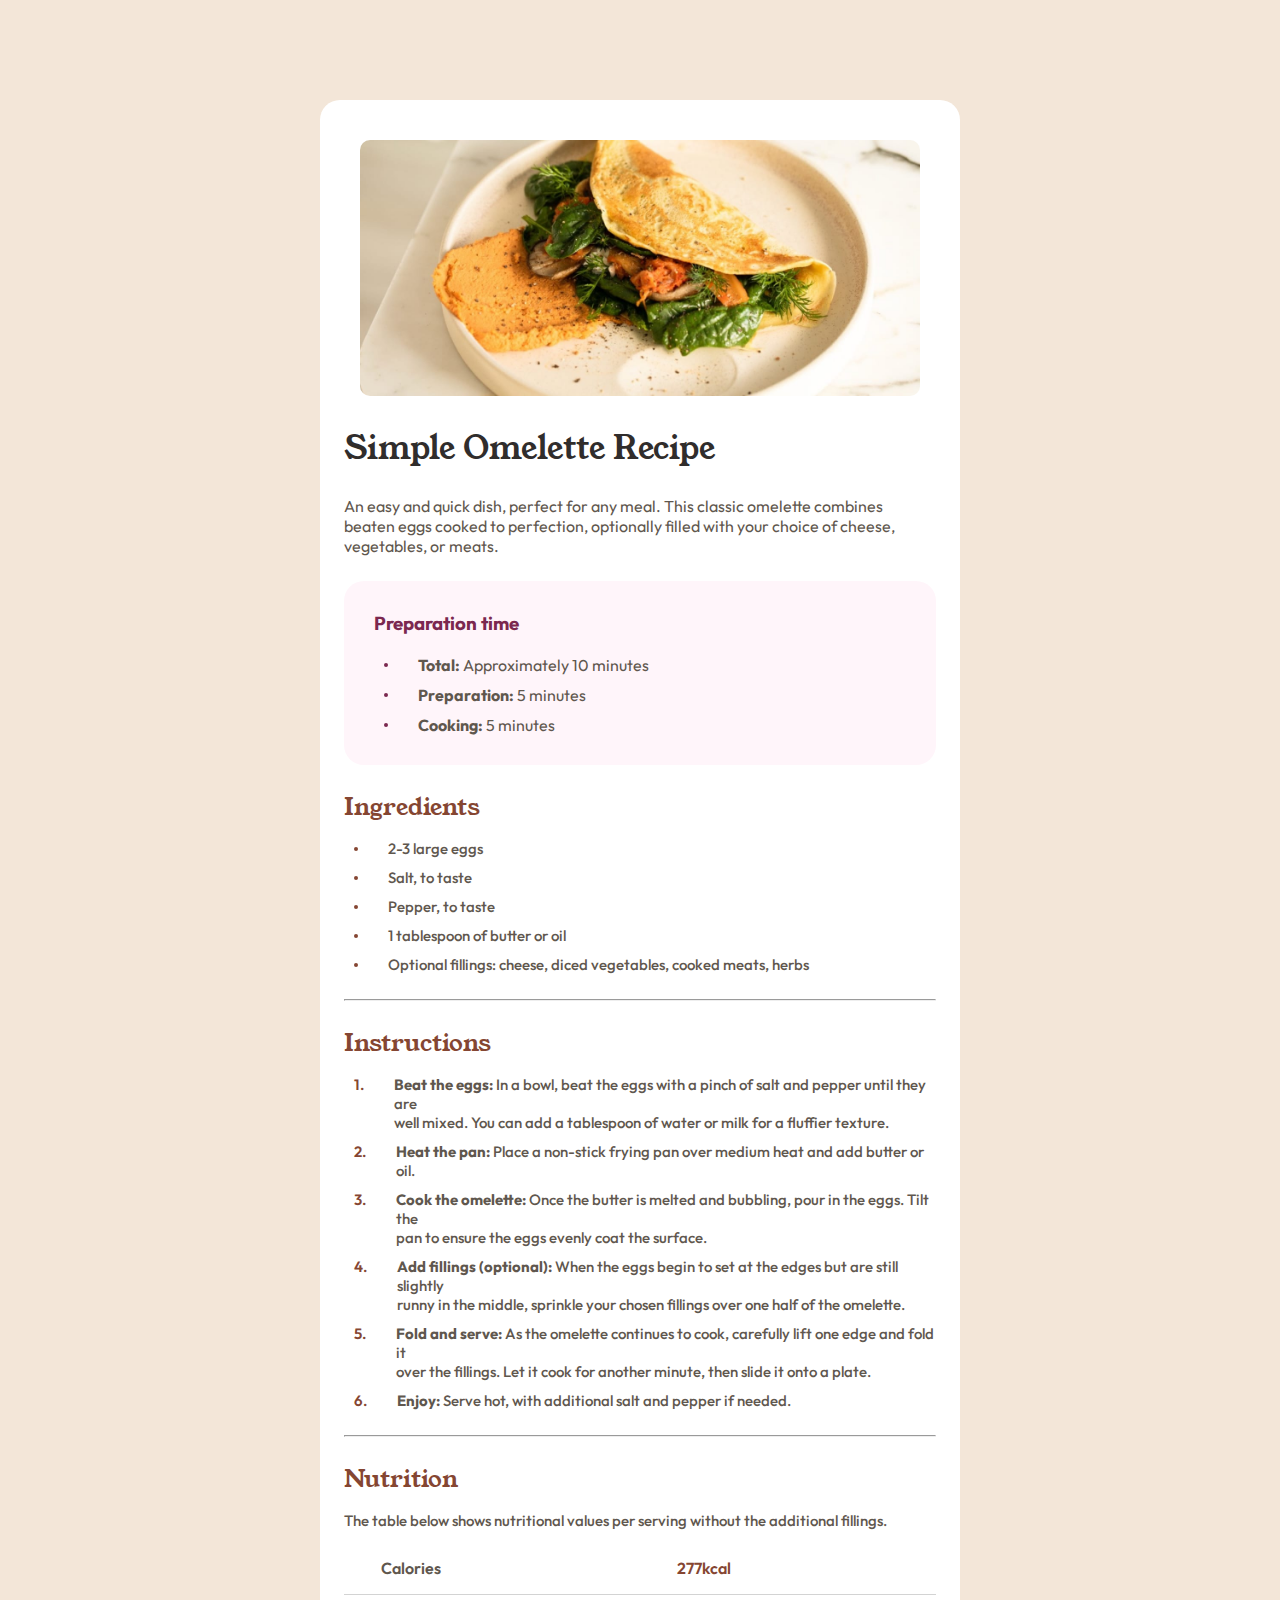
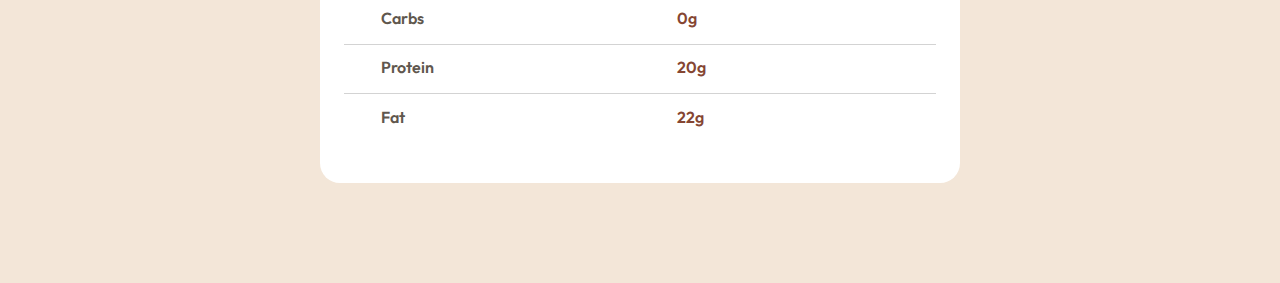
==== challenge-1/index.html @ 04d9c55a "mostly done" ====
<!DOCTYPE html>
<html lang="en">
  <head>
    <meta charset="UTF-8" />
    <meta name="viewport" content="width=device-width, initial-scale=1.0" />
    <!-- displays site properly based on user's device -->

    <link
      rel="icon"
      type="image/png"
      sizes="32x32"
      href="./assets/images/favicon-32x32.png"
    />

    <title>Frontend Mentor | Recipe page</title>
    <link rel="stylesheet" href="style.css" />
  </head>
  <body>
    <div class="container">
      <img src="./assets/images/image-omelette.jpeg" />
      <div class="sub-cont">
        <h1>Simple Omelette Recipe</h1>
        <p>
          An easy and quick dish, perfect for any meal. This classic omelette
          combines beaten eggs cooked to perfection, optionally filled with your
          choice of cheese, vegetables, or meats.
        </p>
        <div class="prep-cont">
          <h3>Preparation time</h3>
          <div class="prep-sub-cont">
            <div class="prep-div">
              <div class="prep-dot"></div>
              <p><span>Total:</span> Approximately 10 minutes</p>
            </div>
            <div class="prep-div">
              <div class="prep-dot"></div>
              <p><span>Preparation:</span> 5 minutes</p>
            </div>
            <div class="prep-div">
              <div class="prep-dot"></div>
              <p><span>Cooking:</span> 5 minutes</p>
            </div>
          </div>
        </div>
        <div class="ingre-container">
          <h2>Ingredients</h2>
          <div class="ingre-sub-container">
            <div class="prep-div">
              <div class="ingre-dot"></div>
              <p>2-3 large eggs</p>
            </div>
            <div class="prep-div">
              <div class="ingre-dot"></div>
              <p>Salt, to taste</p>
            </div>
            <div class="prep-div">
              <div class="ingre-dot"></div>
              <p>Pepper, to taste</p>
            </div>
            <div class="prep-div">
              <div class="ingre-dot"></div>
              <p>1 tablespoon of butter or oil</p>
            </div>
            <div class="prep-div">
              <div class="ingre-dot"></div>
              <p>
                Optional fillings: cheese, diced vegetables, cooked meats, herbs
              </p>
            </div>
          </div>
        </div>
        <hr />
        <div class="ingre-container">
          <h2>Instructions</h2>
          <div class="ingre-sub-container">
            <div class="prep-div">
              <div class="prep-num">1.</div>
              <p>
                <span>Beat the eggs:</span> In a bowl, beat the eggs with a
                pinch of salt and pepper until they are<br />
                well mixed. You can add a tablespoon of water or milk for a
                fluffier texture.
              </p>
            </div>
            <div class="prep-div">
              <div class="prep-num">2.</div>
              <p>
                <span>Heat the pan:</span> Place a non-stick frying pan over
                medium heat and add butter or oil.
              </p>
            </div>
            <div class="prep-div">
              <div class="prep-num">3.</div>
              <p>
                <span>Cook the omelette:</span> Once the butter is melted and
                bubbling, pour in the eggs. Tilt the<br />
                pan to ensure the eggs evenly coat the surface.
              </p>
            </div>
            <div class="prep-div">
              <div class="prep-num">4.</div>
              <p>
                <span>Add fillings (optional):</span> When the eggs begin to set
                at the edges but are still slightly<br />
                runny in the middle, sprinkle your chosen fillings over one half
                of the omelette.
              </p>
            </div>
            <div class="prep-div">
              <div class="prep-num">5.</div>
              <p>
                <span>Fold and serve:</span> As the omelette continues to cook,
                carefully lift one edge and fold it<br />
                over the fillings. Let it cook for another minute, then slide it
                onto a plate.
              </p>
            </div>
            <div class="prep-div">
              <div class="prep-num">6.</div>
              <p>
                <span>Enjoy:</span> Serve hot, with additional salt and pepper
                if needed.
              </p>
            </div>
          </div>
        </div>
        <hr />
        <div class="ingre-container">
          <h2>Nutrition</h2>

          <p>
            The table below shows nutritional values per serving without the
            additional fillings.
          </p>

          <table>
            <tr>
              <td class="mac">Calories</td>
              <td class="calo">277kcal</td>
            </tr>

            <tr>
              <td class="mac">Carbs</td>
              <td class="calo">0g</td>
            </tr>

            <tr>
              <td class="mac">Protein</td>
              <td class="calo">20g</td>
            </tr>

            <tr>
              <td class="mac">Fat</td>
              <td class="calo">22g</td>
            </tr>
          </table>
        </div>
      </div>
    </div>
  </body>
</html>
---- challenge-1/style.css ----
* {
  padding: 0;
  margin: 0;
  box-sizing: border-box;
}

@font-face {
  font-family: 'Outfit';
  src: url('./assets/fonts/outfit/Outfit-VariableFont_wght.ttf');
}

@font-face {
  font-family: 'Young Serif';
  src: url('./assets/fonts/young-serif/YoungSerif-Regular.ttf');
}

body {
  font-family: 'Outfit';
  font-weight: 400;
  background-color: hsl(30, 54%, 90%);
  display: flex;
  justify-content: center;
  align-items: center;
}

.container {
  background-color: white;
  width: 50%;
  height: 100%;
  margin: 100px 0;
  display: flex;
  justify-content: center;
  align-items: center;
  flex-direction: column;
  gap: 30px;
  padding: 40px;
  border-radius: 20px;
}

.sub-cont {
  /* padding: 40px; */
  display: flex;
  flex-direction: column;
  gap: 25px;
}

.container h1 {
  font-family: 'Young Serif';
  color: hsl(24, 5%, 18%);
  font-weight: 500;
}

.container p {
  color: hsl(30, 10%, 34%);
  font-weight: 400;
}

.container img {
  width: 100%;
  height: 100%;
  border-radius: 10px;
}

.prep-cont {
  background-color: hsl(330, 100%, 98%);
  padding: 30px;
  display: flex;
  flex-direction: column;
  gap: 20px;
  border-radius: 20px;
}
.prep-cont h3 {
  color: hsl(332, 51%, 32%);
}

.prep-div {
  display: flex;
  align-items: center;
  gap: 30px;
}

.prep-div p span {
  font-weight: 800;
}
.prep-sub-cont {
  display: flex;
  flex-direction: column;
  gap: 10px;
  margin-left: 10px;
}

.prep-dot {
  width: 4px;
  height: 4px;
  border-radius: 100%;
  background-color: hsl(332, 51%, 32%);
}

.ingre-container h2 {
  font-family: 'Young Serif';
  color: hsl(14, 45%, 36%);
  font-weight: 500;
}

.ingre-container {
  display: flex;
  flex-direction: column;
  gap: 15px;
}

.ingre-container p {
  font-size: 15px;
  font-weight: 500;
  color: hsl(30, 10%, 34%);
}
.ingre-sub-container {
  margin-left: 10px;
  display: flex;
  flex-direction: column;
  gap: 10px;
}
.ingre-dot {
  width: 4px;
  height: 4px;
  border-radius: 100%;
  background-color: hsl(14, 45%, 36%);
}

hr {
  color: hsl(24, 5%, 18%);
}

.prep-num {
  font-size: 15px;
  font-weight: 600;
  color: hsl(14, 45%, 36%);
  align-self: flex-start;
}

.prep-div p span {
  font-weight: 700;
}

table {
  table-layout: fixed;
  width: 37rem;
  border-collapse: collapse;
}

table td {
  text-indent: 2.3rem;
  border-bottom: 1px solid lightgray;
  padding: 0.8rem 0 1rem 0;
}
table tr:last-child td {
  border-bottom: none;
}

.calo {
  color: hsl(14, 45%, 36%);
  font-weight: 600;
}
.mac {
  color: hsl(30, 10%, 34%);
  font-weight: 600;
}

@media screen and (max-width: 375px) {
  body {
    font-family: 'Outfit';
    font-weight: 400;
    background-color: hsl(30, 54%, 90%);
    overflow-x: hidden;
  }
  .container {
    height: 100%;
    width: 100%;
    background-color: white;
    display: flex;
    flex-direction: column;
    gap: 25px;
    margin: 0;
    border-radius: 0px;
    padding: 0;
  }
  .container img {
    border-radius: 0px;
  }
  .sub-cont {
    padding: 40px;
  }
}
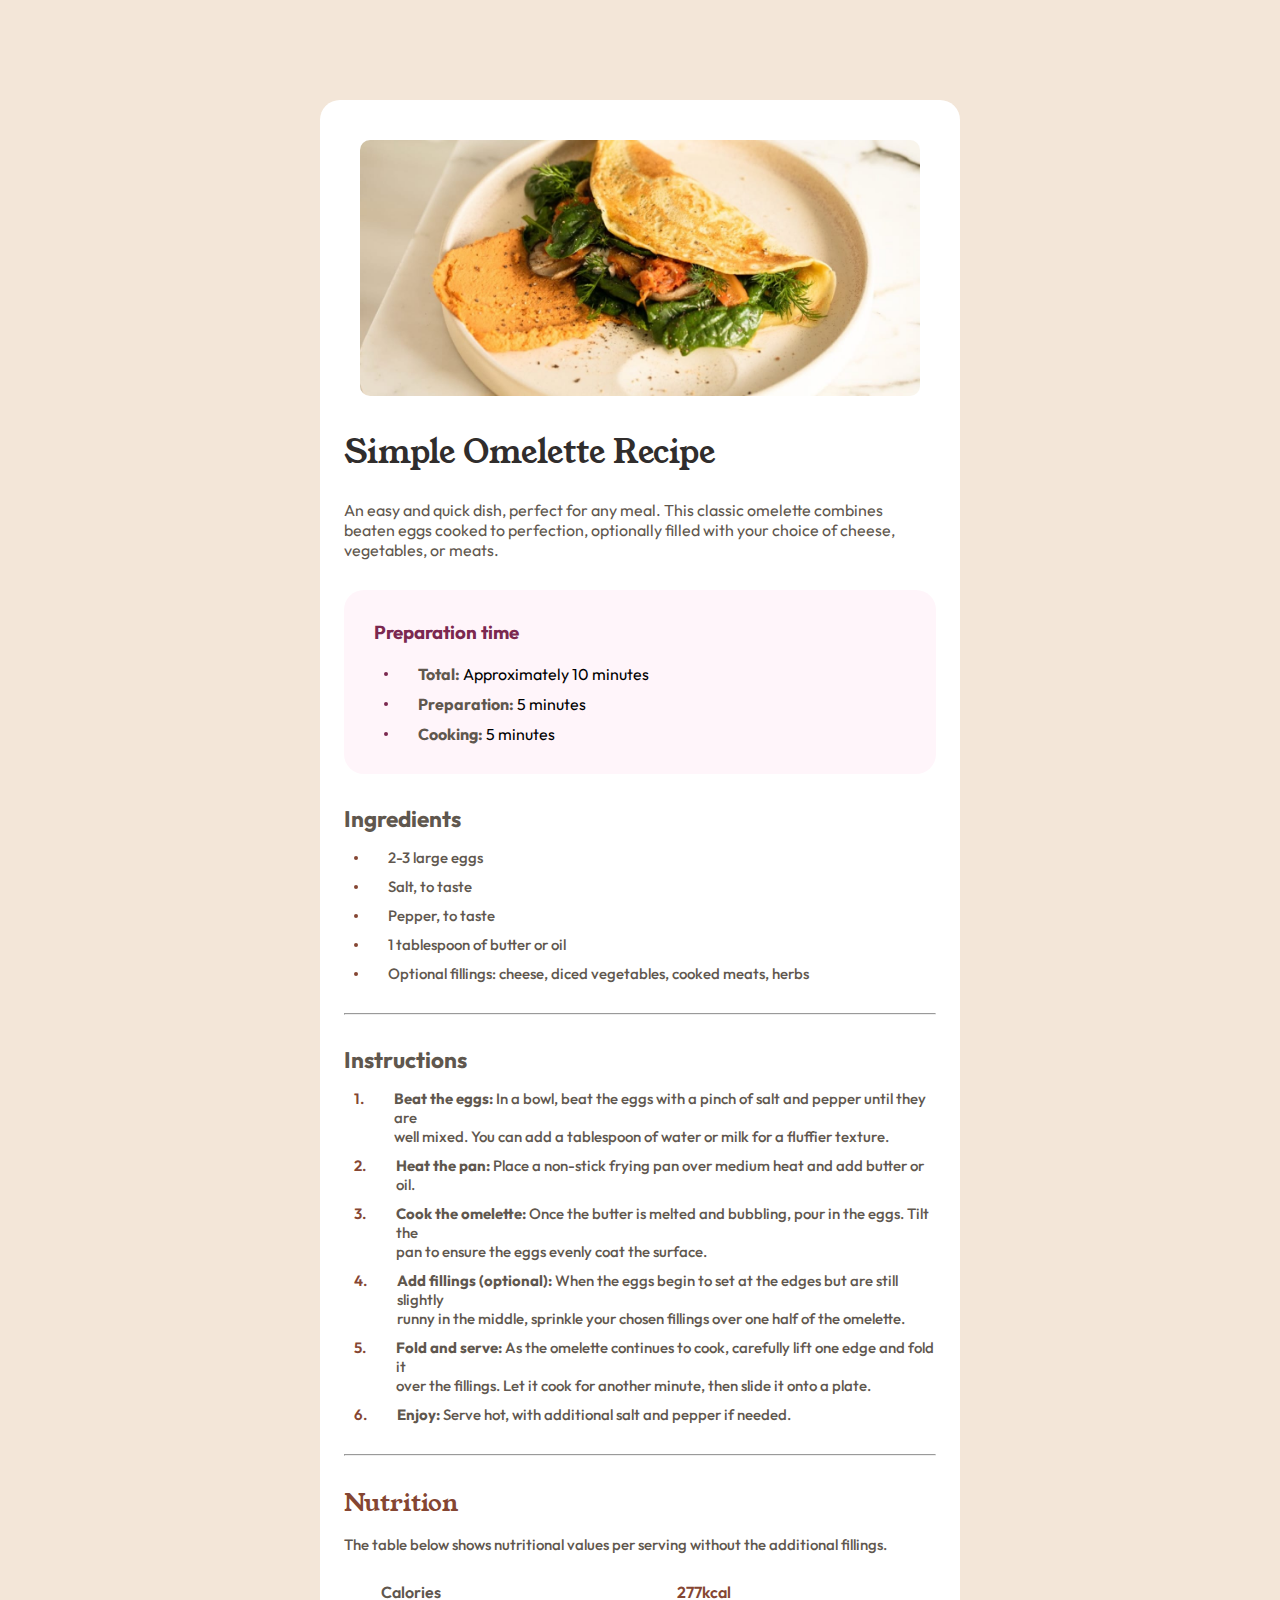
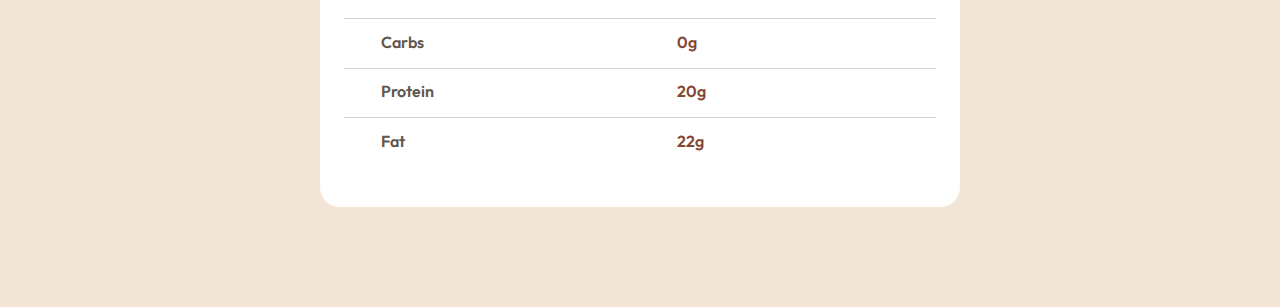
==== commit cdc7c822: "Refactor HTML structure and CSS styles for challenge-1 recipe page" ====
--- a/challenge-1/index.html
+++ b/challenge-1/index.html
@@ -17,15 +17,19 @@
   </head>
   <body>
     <div class="container">
-      <img src="./assets/images/image-omelette.jpeg" />
-      <div class="sub-cont">
-        <h1>Simple Omelette Recipe</h1>
-        <p>
-          An easy and quick dish, perfect for any meal. This classic omelette
-          combines beaten eggs cooked to perfection, optionally filled with your
-          choice of cheese, vegetables, or meats.
-        </p>
-        <div class="prep-cont">
+      <div class="img_container">
+        <img src="./assets/images/image-omelette.jpeg" />
+      </div>
+      <div class="content_container">
+        <div class="header_container">
+          <h1>Simple Omelette Recipe</h1>
+          <p>
+            An easy and quick dish, perfect for any meal. This classic omelette
+            combines beaten eggs cooked to perfection, optionally filled with
+            your choice of cheese, vegetables, or meats.
+          </p>
+        </div>
+        <div class="prep_time">
           <h3>Preparation time</h3>
           <div class="prep-sub-cont">
             <div class="prep-div">
@@ -42,7 +46,7 @@
             </div>
           </div>
         </div>
-        <div class="ingre-container">
+        <div class="ingredients">
           <h2>Ingredients</h2>
           <div class="ingre-sub-container">
             <div class="prep-div">
@@ -70,7 +74,7 @@
           </div>
         </div>
         <hr />
-        <div class="ingre-container">
+        <div class="instructions">
           <h2>Instructions</h2>
           <div class="ingre-sub-container">
             <div class="prep-div">
@@ -125,7 +129,7 @@
           </div>
         </div>
         <hr />
-        <div class="ingre-container">
+        <div class="nutrition">
           <h2>Nutrition</h2>
 
           <p>
--- a/challenge-1/style.css
+++ b/challenge-1/style.css
@@ -33,35 +33,41 @@
   align-items: center;
   flex-direction: column;
   gap: 30px;
-  padding: 40px;
   border-radius: 20px;
-}
-
-.sub-cont {
-  /* padding: 40px; */
+  overflow: hidden;
+  padding: 40px 0;
+}
+.img_container {
+  padding: 0 40px;
+  border-radius: 10px;
+}
+.img_container img {
+  width: 100%;
+  height: 100%;
+  border-radius: 10px;
+}
+.content_container {
+  padding: 0 40px;
+  display: flex;
+  flex-direction: column;
+  gap: 30px;
+}
+.header_container {
   display: flex;
   flex-direction: column;
   gap: 25px;
 }
-
-.container h1 {
+.header_container h1 {
   font-family: 'Young Serif';
   color: hsl(24, 5%, 18%);
   font-weight: 500;
 }
 
-.container p {
+.header_container p {
   color: hsl(30, 10%, 34%);
   font-weight: 400;
 }
-
-.container img {
-  width: 100%;
-  height: 100%;
-  border-radius: 10px;
-}
-
-.prep-cont {
+.prep_time {
   background-color: hsl(330, 100%, 98%);
   padding: 30px;
   display: flex;
@@ -69,7 +75,7 @@
   gap: 20px;
   border-radius: 20px;
 }
-.prep-cont h3 {
+.prep_time h3 {
   color: hsl(332, 51%, 32%);
 }
 
@@ -81,6 +87,7 @@
 
 .prep-div p span {
   font-weight: 800;
+  color: hsl(30, 10%, 34%);
 }
 .prep-sub-cont {
   display: flex;
@@ -96,28 +103,29 @@
   background-color: hsl(332, 51%, 32%);
 }
 
-.ingre-container h2 {
+.ingredients,
+.instructions,
+.nutrition h2 {
   font-family: 'Young Serif';
   color: hsl(14, 45%, 36%);
   font-weight: 500;
 }
 
-.ingre-container {
+.ingredients,
+.instructions,
+.nutrition {
   display: flex;
   flex-direction: column;
   gap: 15px;
 }
 
-.ingre-container p {
+.ingredients,
+.instructions,
+.nutrition p {
   font-size: 15px;
   font-weight: 500;
   color: hsl(30, 10%, 34%);
-}
-.ingre-sub-container {
-  margin-left: 10px;
-  display: flex;
-  flex-direction: column;
-  gap: 10px;
+  font-family: 'Outfit';
 }
 .ingre-dot {
   width: 4px;
@@ -125,7 +133,12 @@
   border-radius: 100%;
   background-color: hsl(14, 45%, 36%);
 }
-
+.ingre-sub-container {
+  margin-left: 10px;
+  display: flex;
+  flex-direction: column;
+  gap: 10px;
+}
 hr {
   color: hsl(24, 5%, 18%);
 }
@@ -136,7 +149,6 @@
   color: hsl(14, 45%, 36%);
   align-self: flex-start;
 }
-
 .prep-div p span {
   font-weight: 700;
 }
@@ -183,10 +195,14 @@
     border-radius: 0px;
     padding: 0;
   }
-  .container img {
-    border-radius: 0px;
-  }
-  .sub-cont {
-    padding: 40px;
-  }
-}
+  .img_container {
+    padding: 0;
+    border-radius: 0;
+  }
+  .img_container img {
+    border-radius: 0;
+  }
+  table {
+    width: auto;
+  }
+}
